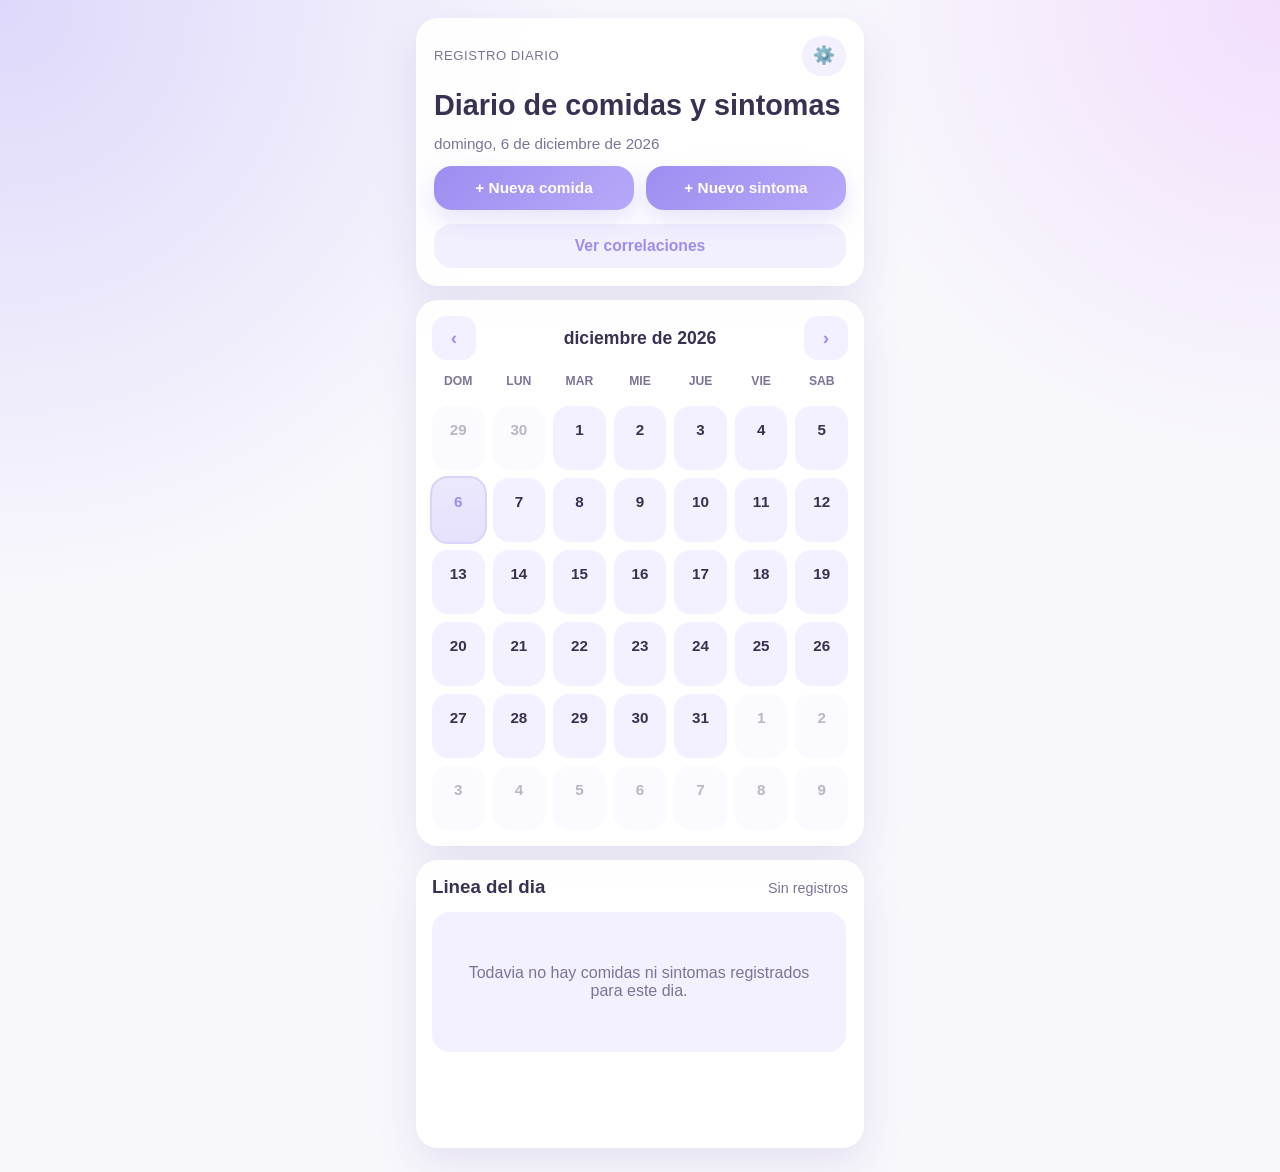
==== index.html @ 1f5be571 "primera versión completa" ====
<!DOCTYPE html>
<html lang="es">
<head>
  <meta charset="UTF-8">
  <meta name="viewport" content="width=device-width, initial-scale=1.0, viewport-fit=cover">
  <meta name="theme-color" content="#9d8df1">
  <meta name="apple-mobile-web-app-capable" content="yes">
  <meta name="apple-mobile-web-app-status-bar-style" content="default">
  <meta name="apple-mobile-web-app-title" content="Food Tracker">
  <title>Registro de comidas</title>
  <link rel="manifest" href="manifest.webmanifest">
  <link rel="apple-touch-icon" href="assets/icons/icon-180.png">
  <link rel="stylesheet" href="styles.css">
</head>
<body class="page-home">
  <main class="app-shell">
    <section class="top-card">
      <div class="top-card-meta">
        <p class="eyebrow">Registro diario</p>
        <a class="settings-link" href="settings.html" aria-label="Abrir configuracion">&#9881;&#65039;</a>
      </div>
      <h1>Diario de comidas y sintomas</h1>
      <p class="selected-date" id="selectedDateLabel"></p>
      <div class="action-row">
        <a class="action-link" id="newFoodLink" href="add-item.html">+ Nueva comida</a>
        <a class="action-link" id="newSymptomLink" href="add-symptom.html">+ Nuevo sintoma</a>
      </div>
      <a class="ghost-button insight-link" href="correlations.html">Ver correlaciones</a>
    </section>

    <section class="calendar-card">
      <div class="calendar-header">
        <button class="month-button" type="button" id="prevMonthBtn" aria-label="Mes anterior">&#8249;</button>
        <h2 id="monthLabel"></h2>
        <button class="month-button" type="button" id="nextMonthBtn" aria-label="Mes siguiente">&#8250;</button>
      </div>
      <div class="weekday-row" aria-hidden="true">
        <span class="weekday">Dom</span>
        <span class="weekday">Lun</span>
        <span class="weekday">Mar</span>
        <span class="weekday">Mie</span>
        <span class="weekday">Jue</span>
        <span class="weekday">Vie</span>
        <span class="weekday">Sab</span>
      </div>
      <div class="calendar-grid" id="calendarGrid"></div>
    </section>

    <section class="timeline-card">
      <div class="timeline-header">
        <h3>Linea del dia</h3>
        <p id="timelineCount"></p>
      </div>
      <div class="timeline-list" id="timelineList"></div>
    </section>
  </main>

  <script src="js/shared.js"></script>
  <script src="js/pwa.js"></script>
  <script src="js/index.js"></script>
</body>
</html>
---- styles.css ----
:root {
  --bg: #f8f7fc;
  --panel: rgba(255, 255, 255, 0.94);
  --panel-strong: #ffffff;
  --panel-soft: #f3f0ff;
  --primary: #9d8df1;
  --secondary: #b8a9f9;
  --food: #a384ff;
  --symptom: #e2a0ff;
  --text: #3a3052;
  --muted: #7d7397;
  --shadow: 0 16px 40px rgba(118, 101, 180, 0.14);
  --radius-lg: 22px;
  --radius-md: 18px;
}

* {
  box-sizing: border-box;
  -webkit-tap-highlight-color: transparent;
}

html {
  scroll-behavior: smooth;
}

body {
  margin: 0;
  min-height: 100vh;
  font-family: "Trebuchet MS", "Segoe UI", sans-serif;
  color: var(--text);
}

body.page-home {
  background:
    radial-gradient(circle at top left, rgba(184, 169, 249, 0.4), transparent 34%),
    radial-gradient(circle at top right, rgba(226, 160, 255, 0.28), transparent 26%),
    var(--bg);
}

body.page-food {
  background:
    radial-gradient(circle at top left, rgba(184, 169, 249, 0.42), transparent 34%),
    radial-gradient(circle at bottom right, rgba(163, 132, 255, 0.24), transparent 30%),
    var(--bg);
}

body.page-symptom {
  background:
    radial-gradient(circle at top right, rgba(226, 160, 255, 0.36), transparent 34%),
    radial-gradient(circle at bottom left, rgba(184, 169, 249, 0.28), transparent 30%),
    var(--bg);
}

body.page-insights {
  background:
    radial-gradient(circle at top left, rgba(157, 141, 241, 0.34), transparent 34%),
    radial-gradient(circle at bottom right, rgba(99, 195, 178, 0.2), transparent 32%),
    var(--bg);
}

h1,
p {
  margin: 0;
}

.app-shell {
  max-width: 480px;
  min-height: 100vh;
  margin: 0 auto;
  padding: 18px 16px 24px;
  display: flex;
  flex-direction: column;
  gap: 14px;
}

.card-surface {
  background: var(--panel);
  border-radius: var(--radius-lg);
  box-shadow: var(--shadow);
  backdrop-filter: blur(10px);
}

.top-card,
.calendar-card,
.timeline-card,
.header-card,
.form-card {
  background: var(--panel);
  border-radius: var(--radius-lg);
  box-shadow: var(--shadow);
  backdrop-filter: blur(10px);
}

body.page-home .top-card,
body.page-home .calendar-card,
body.page-home .timeline-card {
  background: rgba(255, 255, 255, 0.92);
}

.top-card,
.header-card {
  padding: 18px;
  display: flex;
  flex-direction: column;
}

.top-card {
  gap: 14px;
}

.top-card-meta {
  display: flex;
  align-items: center;
  justify-content: space-between;
  gap: 12px;
}

.header-card {
  gap: 10px;
}

.eyebrow {
  font-size: 0.82rem;
  color: var(--muted);
  letter-spacing: 0.04em;
  text-transform: uppercase;
}

h1 {
  font-size: 1.8rem;
  line-height: 1.1;
}

.selected-date,
.subcopy {
  color: var(--muted);
  font-size: 0.95rem;
}

.action-row {
  display: grid;
  grid-template-columns: 1fr 1fr;
  gap: 12px;
}

.action-link,
.month-button,
.day-button,
.back-link,
.ghost-button,
.save-button,
.meal-option label,
.suggestion-pill,
.text-input {
  min-height: 44px;
}

.settings-link,
.action-link,

.danger-button {
  background: rgba(211, 83, 111, 0.14);
  color: #b63a57;
}
.back-link {
  text-decoration: none;
}

.insight-link {
  display: inline-flex;
  align-items: center;
  justify-content: center;
}

.settings-link,
.action-link,
.month-button,
.day-button,
.ghost-button,
.save-button,
.meal-option label,
.suggestion-pill {
  border: 0;
  cursor: pointer;
  text-decoration: none;
}

.action-link {
  padding: 13px 14px;
  border-radius: 18px;
  background: linear-gradient(135deg, var(--primary), var(--secondary));
  color: #fff;
  font-weight: 700;
  font-size: 0.96rem;
  text-align: center;
  box-shadow: 0 10px 24px rgba(157, 141, 241, 0.25);
}

.settings-link {
  display: inline-flex;
  align-items: center;
  justify-content: center;
  width: 44px;
  padding: 11px;
  border-radius: 999px;
  background: var(--panel-soft);
  color: var(--primary);
  font-size: 1.1rem;
  line-height: 1;
  font-weight: 700;
}

.calendar-card,
.form-card,
.timeline-card {
  display: flex;
  flex-direction: column;
}

.calendar-card {
  padding: 16px;
  gap: 14px;
}

.calendar-header {
  display: flex;
  align-items: center;
  justify-content: space-between;
  gap: 10px;
}

.calendar-header h2 {
  margin: 0;
  font-size: 1.1rem;
}

.month-button {
  width: 44px;
  border-radius: 14px;
  background: var(--panel-soft);
  color: var(--primary);
  font-size: 1.2rem;
  font-weight: 700;
}

.weekday-row,
.calendar-grid {
  display: grid;
  grid-template-columns: repeat(7, 1fr);
  gap: 8px;
}

.weekday {
  text-align: center;
  font-size: 0.76rem;
  color: var(--muted);
  font-weight: 700;
  padding-bottom: 4px;
  text-transform: uppercase;
}

.day-button {
  position: relative;
  padding: 8px 0 10px;
  border-radius: 16px;
  background: var(--panel-soft);
  color: var(--text);
  display: flex;
  flex-direction: column;
  align-items: center;
  justify-content: center;
  gap: 6px;
  min-height: 64px;
  font-size: 0.95rem;
  font-weight: 700;
}

.day-button.outside-month {
  opacity: 0.35;
}

.day-button.selected {
  background: linear-gradient(180deg, rgba(157, 141, 241, 0.2), rgba(184, 169, 249, 0.35));
  outline: 2px solid rgba(157, 141, 241, 0.38);
}

.day-button.today .day-number {
  color: var(--primary);
}

.day-markers {
  min-height: 10px;
  display: flex;
  align-items: center;
  gap: 4px;
}

.marker {
  width: 8px;
  height: 8px;
  border-radius: 50%;
}

.marker.food {
  background: var(--food);
}

.marker.symptom {
  background: var(--symptom);
}

.timeline-card {
  padding: 16px;
  gap: 14px;
  flex: 1;
  min-height: 0;
}

.timeline-header {
  display: flex;
  align-items: baseline;
  justify-content: space-between;
  gap: 12px;
}

.timeline-header h3,
.timeline-header p {
  margin: 0;
}

.timeline-header p {
  color: var(--muted);
  font-size: 0.9rem;
}

.timeline-list {
  overflow-y: auto;
  flex: 1;
  min-height: 220px;
  padding-right: 2px;
  display: flex;
  flex-direction: column;
  gap: 12px;
  scroll-behavior: smooth;
}

.timeline-entry,
.timeline-empty {
  border-radius: var(--radius-md);
  background: var(--panel-soft);
  padding: 14px;
}

.timeline-entry {
  display: flex;
  flex-direction: column;
  gap: 8px;
}

.timeline-entry.food {
  border-left: 5px solid var(--food);
}

.timeline-entry.symptom {
  border-left: 5px solid var(--symptom);
}

.timeline-topline {
  display: flex;
  justify-content: space-between;
  gap: 12px;
  align-items: center;
}

.entry-type,
.entry-meal {
  font-size: 0.82rem;
  font-weight: 700;
  letter-spacing: 0.02em;
}

.entry-type {
  padding: 6px 10px;
  border-radius: 999px;
  background: rgba(255, 255, 255, 0.9);
}

.entry-meal {
  color: var(--muted);
  text-transform: uppercase;
}

.entry-items {
  margin: 0;
  padding-left: 18px;
  display: flex;
  flex-direction: column;
  gap: 4px;
}

.timeline-empty {
  text-align: center;
  color: var(--muted);
  min-height: 140px;
  display: grid;
  place-items: center;
  padding: 24px;
}

.back-link {
  display: inline-flex;
  width: fit-content;
  align-items: center;
  justify-content: center;
  padding: 11px 16px;
  border-radius: 999px;
  background: var(--panel-soft);
  color: var(--primary);
  font-weight: 700;
}

.form-card {
  padding: 18px;
  gap: 18px;
}

.section-title {
  margin-bottom: 10px;
  font-size: 0.95rem;
  color: var(--muted);
  font-weight: 700;
  text-transform: uppercase;
  letter-spacing: 0.04em;
}

.meal-group {
  display: grid;
  grid-template-columns: repeat(5, 1fr);
  gap: 8px;
}

.meal-option input {
  position: absolute;
  opacity: 0;
  pointer-events: none;
}

.meal-option label {
  display: flex;
  align-items: center;
  justify-content: center;
  border-radius: 16px;
  background: var(--panel-soft);
  color: var(--muted);
  font-weight: 800;
  text-transform: uppercase;
  box-shadow: inset 0 0 0 1px rgba(157, 141, 241, 0.08);
}

body.page-food .meal-option input:checked + label {
  background: linear-gradient(135deg, var(--food), var(--secondary));
  color: #fff;
  box-shadow: 0 10px 24px rgba(163, 132, 255, 0.28);
}

body.page-symptom .meal-option input:checked + label {
  background: linear-gradient(135deg, var(--symptom), var(--secondary));
  color: #fff;
  box-shadow: 0 10px 24px rgba(226, 160, 255, 0.28);
}

.inputs-stack {
  display: flex;
  flex-direction: column;
  gap: 14px;
}

.input-block {
  position: relative;
  display: flex;
  flex-direction: column;
  gap: 8px;
}

.text-input {
  width: 100%;
  border: 0;
  border-radius: var(--radius-md);
  background: var(--panel-soft);
  padding: 0 14px;
  font-size: 1rem;
  color: var(--text);
  box-shadow: inset 0 0 0 1px rgba(157, 141, 241, 0.12);
}

body.page-food .text-input:focus {
  outline: 2px solid rgba(157, 141, 241, 0.35);
}

body.page-symptom .text-input:focus {
  outline: 2px solid rgba(226, 160, 255, 0.35);
}

.suggestions {
  display: none;
  flex-wrap: wrap;
  gap: 8px;
  padding: 2px;
}

.suggestions.visible {
  display: flex;
}

body.page-food .suggestion-pill {
  border-radius: 999px;
  padding: 10px 14px;
  background: rgba(163, 132, 255, 0.14);
  color: var(--food);
  font-weight: 700;
}

body.page-symptom .suggestion-pill {
  border-radius: 999px;
  padding: 10px 14px;
  background: rgba(226, 160, 255, 0.18);
  color: #8d55c2;
  font-weight: 700;
}

.button-row {
  display: flex;
  flex-direction: column;
  gap: 10px;
}

.settings-stats {
  display: flex;
  flex-direction: column;
  gap: 12px;
}

.settings-tools {
  display: flex;
  flex-direction: column;
  gap: 12px;
  margin-top: 8px;
}

.settings-stats-header {
  display: flex;
  align-items: baseline;
  justify-content: space-between;
  gap: 12px;
}

.settings-stats-header .section-title {
  margin-bottom: 0;
}

.settings-storage-note {
  font-size: 0.84rem;
  color: var(--muted);
  text-align: right;
}

.settings-helper,
.settings-feedback {
  font-size: 0.84rem;
  color: var(--muted);
}

.settings-feedback {
  min-height: 1.2em;
}

.settings-feedback.is-error {
  color: #b63a57;
}

.settings-stats-grid {
  display: grid;
  grid-template-columns: repeat(2, minmax(0, 1fr));
  gap: 10px;
}

.settings-stat-card {
  border-radius: var(--radius-md);
  background: var(--panel-soft);
  padding: 14px;
}

.settings-stat-card strong {
  display: block;
  font-size: 1.25rem;
}

.settings-stat-card span {
  display: block;
  margin-top: 4px;
  color: var(--muted);
  font-size: 0.85rem;
}

.ghost-button,
.save-button {
  width: 100%;
  border-radius: 18px;
  font-size: 0.98rem;
  font-weight: 800;
  padding: 13px 16px;
}

body.page-home .ghost-button {
  background: rgba(184, 169, 249, 0.18);
  color: var(--primary);
}

body.page-insights .ghost-button {
  background: rgba(157, 141, 241, 0.14);
  color: var(--primary);
}

body.page-food .ghost-button {
  background: rgba(184, 169, 249, 0.18);
  color: var(--primary);
}

body.page-symptom .ghost-button {
  background: rgba(226, 160, 255, 0.16);
  color: #8d55c2;
}

body.page-home .ghost-button.danger-button,
.danger-button {
  background: rgba(211, 83, 111, 0.14);
  color: #b63a57;
}

.ghost-button[disabled] {
  opacity: 0.55;
}

.settings-credit {
  margin: 0;
  font-size: 0.92rem;
  color: var(--muted);
  text-align: center;
}

.settings-credit a {
  color: var(--primary);
  font-weight: 700;
  text-decoration: none;
}

.settings-version {
  margin: -8px 0 0;
  font-size: 0.84rem;
  color: var(--muted);
  text-align: center;
}

@media (max-width: 360px) {
  .settings-stats-grid {
    grid-template-columns: 1fr;
  }

  .settings-stats-header {
    flex-direction: column;
    align-items: flex-start;
  }

  .settings-storage-note {
    text-align: left;
  }
}

body.page-food .save-button {
  background: linear-gradient(135deg, var(--primary), var(--food));
  color: #fff;
  box-shadow: 0 12px 26px rgba(157, 141, 241, 0.24);
}

body.page-symptom .save-button {
  background: linear-gradient(135deg, var(--primary), var(--symptom));
  color: #fff;
  box-shadow: 0 12px 26px rgba(184, 120, 224, 0.24);
}

.hint {
  font-size: 0.85rem;
  color: var(--muted);
}

.summary-grid,
.filter-grid,
.metric-grid {
  display: grid;
  gap: 12px;
}

.summary-grid,
.metric-grid {
  grid-template-columns: repeat(3, minmax(0, 1fr));
}

.filter-grid {
  grid-template-columns: repeat(3, minmax(0, 1fr));
}

.summary-pill,
.metric-card {
  border-radius: var(--radius-md);
  background: var(--panel-soft);
  padding: 14px;
}

.summary-pill strong,
.metric-card strong {
  display: block;
  font-size: 1.1rem;
}

.summary-pill span,
.metric-card span,
.field-label,
.matrix-help,
.detail-copy,
.example-list,
.empty-panel {
  color: var(--muted);
}

.field-stack {
  display: flex;
  flex-direction: column;
  gap: 8px;
}

.field-label {
  font-size: 0.82rem;
  font-weight: 700;
  letter-spacing: 0.03em;
  text-transform: uppercase;
}

select.text-input {
  appearance: none;
}

.matrix-section,
.detail-section {
  display: flex;
  flex-direction: column;
  gap: 14px;
}

.matrix-wrap {
  overflow: auto;
  border-radius: var(--radius-md);
  background: var(--panel-soft);
}

.correlation-matrix {
  width: 100%;
  min-width: 580px;
  border-collapse: separate;
  border-spacing: 0;
}

.correlation-matrix th,
.correlation-matrix td {
  min-width: 108px;
  padding: 0;
  border-bottom: 1px solid rgba(157, 141, 241, 0.12);
  border-right: 1px solid rgba(157, 141, 241, 0.12);
}

.correlation-matrix th {
  position: sticky;
  top: 0;
  z-index: 2;
  background: rgba(255, 255, 255, 0.96);
}

.correlation-matrix th:first-child {
  left: 0;
  z-index: 3;
}

.row-label {
  position: sticky;
  left: 0;
  z-index: 1;
  min-width: 144px;
  background: rgba(255, 255, 255, 0.96);
  padding: 14px 12px;
  font-size: 0.92rem;
  text-align: left;
}

.cell-button {
  width: 100%;
  min-height: 76px;
  border: 0;
  padding: 12px 10px;
  background: rgba(157, 141, 241, var(--heat, 0.06));
  color: var(--text);
  display: flex;
  flex-direction: column;
  align-items: center;
  justify-content: center;
  gap: 4px;
  font: inherit;
  cursor: pointer;
}

.cell-button.is-empty {
  cursor: default;
  background: rgba(157, 141, 241, 0.04);
}

.cell-button.is-selected {
  outline: 2px solid rgba(99, 195, 178, 0.7);
  outline-offset: -2px;
}

.cell-rate {
  font-size: 1rem;
  font-weight: 800;
}

.cell-meta {
  font-size: 0.75rem;
  color: var(--muted);
}

.detail-heading {
  display: flex;
  align-items: baseline;
  justify-content: space-between;
  gap: 12px;
}

.detail-heading h3,
.detail-heading p,
.example-list {
  margin: 0;
}

.example-list {
  padding-left: 18px;
  display: flex;
  flex-direction: column;
  gap: 6px;
}

.empty-panel {
  min-height: 120px;
  display: grid;
  place-items: center;
  text-align: center;
  padding: 18px;
  border-radius: var(--radius-md);
  background: var(--panel-soft);
}

@media (max-width: 360px) {
  .action-row {
    grid-template-columns: 1fr;
  }

  .day-button {
    min-height: 58px;
  }
}

@media (max-width: 460px) {
  .summary-grid,
  .filter-grid,
  .metric-grid {
    grid-template-columns: 1fr;
  }

  .row-label {
    min-width: 120px;
  }
}
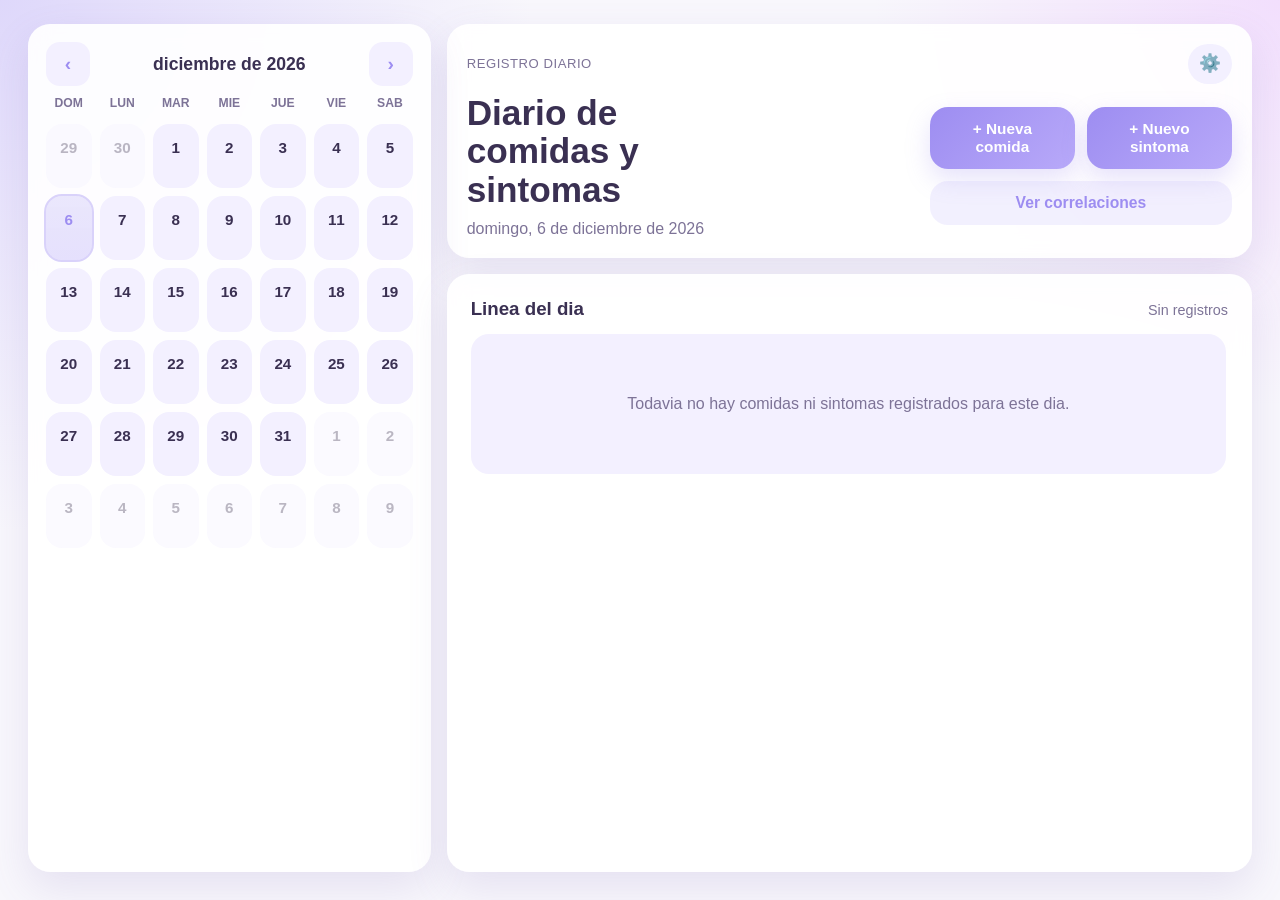
==== commit 8b47d10b: "cambios en layout para desktop" ====
--- a/index.html
+++ b/index.html
@@ -13,7 +13,7 @@
   <link rel="stylesheet" href="styles.css">
 </head>
 <body class="page-home">
-  <main class="app-shell">
+  <main class="app-shell dashboard-shell">
     <section class="top-card">
       <div class="top-card-meta">
         <p class="eyebrow">Registro diario</p>
@@ -21,11 +21,13 @@
       </div>
       <h1>Diario de comidas y sintomas</h1>
       <p class="selected-date" id="selectedDateLabel"></p>
-      <div class="action-row">
-        <a class="action-link" id="newFoodLink" href="add-item.html">+ Nueva comida</a>
-        <a class="action-link" id="newSymptomLink" href="add-symptom.html">+ Nuevo sintoma</a>
+      <div class="hero-actions">
+        <div class="action-row">
+          <a class="action-link" id="newFoodLink" href="add-item.html">+ Nueva comida</a>
+          <a class="action-link" id="newSymptomLink" href="add-symptom.html">+ Nuevo sintoma</a>
+        </div>
+        <a class="ghost-button insight-link" href="correlations.html">Ver correlaciones</a>
       </div>
-      <a class="ghost-button insight-link" href="correlations.html">Ver correlaciones</a>
     </section>
 
     <section class="calendar-card">
--- a/styles.css
+++ b/styles.css
@@ -143,6 +143,12 @@
   gap: 12px;
 }
 
+.hero-actions {
+  display: flex;
+  flex-direction: column;
+  gap: 12px;
+}
+
 .action-link,
 .month-button,
 .day-button,
@@ -355,6 +361,8 @@
   display: flex;
   flex-direction: column;
   gap: 8px;
+  color: inherit;
+  text-decoration: none;
 }
 
 .timeline-entry.food {
@@ -370,6 +378,11 @@
   justify-content: space-between;
   gap: 12px;
   align-items: center;
+}
+
+.timeline-entry:focus-visible {
+  outline: 2px solid rgba(157, 141, 241, 0.38);
+  outline-offset: 2px;
 }
 
 .entry-type,
@@ -887,3 +900,219 @@
     min-width: 120px;
   }
 }
+
+@media (min-width: 1024px) {
+  body {
+    overflow-x: hidden;
+  }
+
+  .app-shell {
+    max-width: 1360px;
+    padding: 24px 28px 28px;
+    gap: 16px;
+  }
+
+  .dashboard-shell {
+    display: grid;
+    grid-template-columns: minmax(300px, 1fr) minmax(640px, 2fr);
+    grid-template-areas:
+      "calendar hero"
+      "calendar timeline";
+    grid-template-rows: auto minmax(0, 1fr);
+    align-items: stretch;
+    height: calc(100vh - 52px);
+  }
+
+  .dashboard-shell .top-card {
+    grid-area: hero;
+    padding: 20px;
+    gap: 10px;
+    display: grid;
+    grid-template-columns: minmax(0, 1.2fr) minmax(280px, 0.8fr);
+    grid-template-areas:
+      "meta meta"
+      "title actions"
+      "date actions";
+    align-items: start;
+  }
+
+  .dashboard-shell .top-card-meta {
+    grid-area: meta;
+  }
+
+  .dashboard-shell .top-card h1 {
+    grid-area: title;
+    margin: 0;
+    align-self: end;
+  }
+
+  .dashboard-shell .selected-date {
+    grid-area: date;
+    align-self: start;
+  }
+
+  .dashboard-shell .hero-actions {
+    grid-area: actions;
+    align-self: stretch;
+    justify-content: center;
+  }
+
+  .dashboard-shell .calendar-card {
+    grid-area: calendar;
+    padding: 18px;
+    gap: 10px;
+    height: 100%;
+  }
+
+  .dashboard-shell .timeline-card {
+    grid-area: timeline;
+    padding: 24px;
+    min-height: 0;
+    height: 100%;
+  }
+
+  .dashboard-shell h1 {
+    font-size: 2.2rem;
+    max-width: 10ch;
+  }
+
+  .dashboard-shell .selected-date {
+    font-size: 1rem;
+  }
+
+  .dashboard-shell .action-row {
+    grid-template-columns: 1fr 1fr;
+  }
+
+  .dashboard-shell .insight-link {
+    margin-top: 0;
+  }
+
+  .dashboard-shell .day-button {
+    min-height: 64px;
+    padding: 8px 0 10px;
+  }
+
+  .dashboard-shell .timeline-list {
+    min-height: 0;
+  }
+
+  .form-shell {
+    max-width: 1220px;
+    display: grid;
+    grid-template-columns: minmax(280px, 340px) minmax(0, 1fr);
+    align-items: start;
+  }
+
+  .form-shell .header-card {
+    position: sticky;
+    top: 32px;
+    padding: 24px;
+  }
+
+  .form-shell .form-card {
+    padding: 28px;
+    gap: 24px;
+  }
+
+  .form-shell .meal-group {
+    grid-template-columns: repeat(5, minmax(92px, 1fr));
+    gap: 10px;
+  }
+
+  .form-shell .inputs-stack {
+    gap: 16px;
+  }
+
+  .form-shell .button-row {
+    flex-direction: row;
+    flex-wrap: wrap;
+  }
+
+  .form-shell .button-row > * {
+    flex: 1 1 220px;
+  }
+
+  .insights-shell {
+    max-width: 1380px;
+    display: grid;
+    grid-template-columns: minmax(280px, 340px) minmax(0, 1fr);
+    grid-template-areas:
+      "header matrix"
+      "filters matrix"
+      "filters detail";
+    align-items: start;
+  }
+
+  .insights-shell .header-card {
+    grid-area: header;
+    padding: 24px;
+  }
+
+  .insights-shell .form-card:not(.matrix-section):not(.detail-section) {
+    grid-area: filters;
+    padding: 24px;
+  }
+
+  .insights-shell .matrix-section {
+    grid-area: matrix;
+    padding: 24px;
+  }
+
+  .insights-shell .detail-section {
+    grid-area: detail;
+    padding: 24px;
+  }
+
+  .insights-shell .filter-grid {
+    grid-template-columns: 1fr;
+  }
+
+  .insights-shell .summary-grid {
+    grid-template-columns: repeat(3, minmax(0, 1fr));
+  }
+
+  .insights-shell .matrix-wrap {
+    max-height: 60vh;
+  }
+
+  .settings-shell {
+    max-width: 1260px;
+    display: grid;
+    grid-template-columns: minmax(280px, 340px) minmax(0, 1fr);
+    align-items: start;
+  }
+
+  .settings-shell .header-card {
+    position: sticky;
+    top: 32px;
+    padding: 24px;
+  }
+
+  .settings-shell .form-card {
+    padding: 28px;
+    gap: 24px;
+  }
+
+  .settings-shell .settings-stats-grid {
+    grid-template-columns: repeat(4, minmax(0, 1fr));
+  }
+
+  .settings-shell .settings-tools {
+    gap: 16px;
+  }
+
+  .settings-shell .button-row {
+    flex-direction: row;
+    flex-wrap: wrap;
+  }
+
+  .settings-shell .button-row > * {
+    flex: 1 1 220px;
+  }
+
+  .settings-shell .settings-credit,
+  .settings-shell .settings-version {
+    text-align: left;
+  }
+}
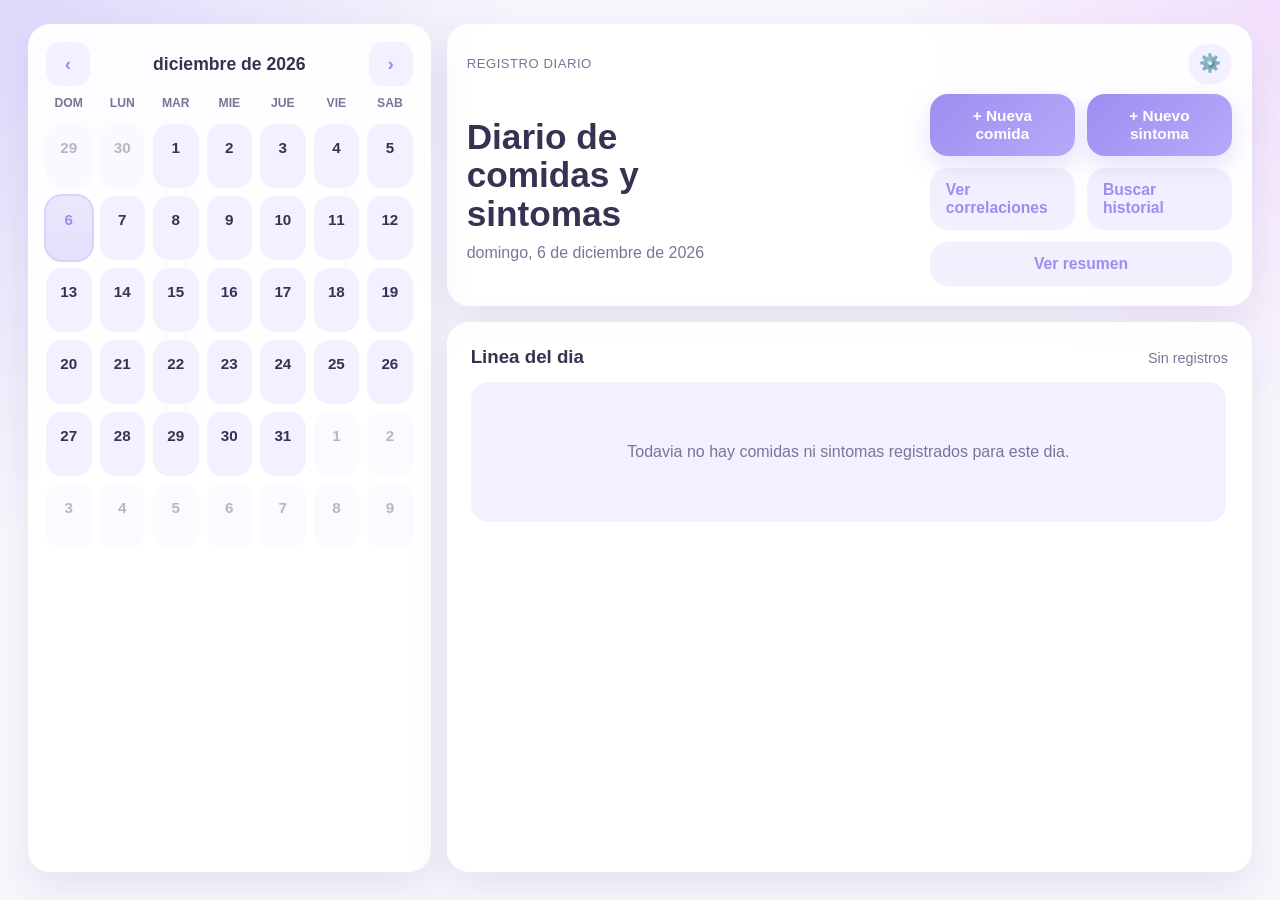
==== commit f038e6bb: "un monton de cosa nuevas!!!!" ====
--- a/index.html
+++ b/index.html
@@ -26,7 +26,11 @@
           <a class="action-link" id="newFoodLink" href="add-item.html">+ Nueva comida</a>
           <a class="action-link" id="newSymptomLink" href="add-symptom.html">+ Nuevo sintoma</a>
         </div>
-        <a class="ghost-button insight-link" href="correlations.html">Ver correlaciones</a>
+        <div class="action-row">
+          <a class="ghost-button insight-link" href="correlations.html">Ver correlaciones</a>
+          <a class="ghost-button insight-link" href="history.html">Buscar historial</a>
+        </div>
+        <a class="ghost-button insight-link" href="resumen.html">Ver resumen</a>
       </div>
     </section>
 
--- a/styles.css
+++ b/styles.css
@@ -58,6 +58,20 @@
     var(--bg);
 }
 
+body.page-summary {
+  background:
+    radial-gradient(circle at top left, rgba(157, 141, 241, 0.34), transparent 34%),
+    radial-gradient(circle at bottom right, rgba(99, 195, 178, 0.2), transparent 32%),
+    var(--bg);
+}
+
+body.page-history {
+  background:
+    radial-gradient(circle at top right, rgba(157, 141, 241, 0.28), transparent 32%),
+    radial-gradient(circle at bottom left, rgba(99, 195, 178, 0.18), transparent 28%),
+    var(--bg);
+}
+
 h1,
 p {
   margin: 0;
@@ -322,6 +336,12 @@
   min-height: 0;
 }
 
+.home-insights-panel {
+  display: grid;
+  grid-template-columns: repeat(auto-fit, minmax(210px, 1fr));
+  gap: 12px;
+}
+
 .timeline-header {
   display: flex;
   align-items: baseline;
@@ -409,6 +429,177 @@
   display: flex;
   flex-direction: column;
   gap: 4px;
+}
+
+.timeline-meta {
+  display: flex;
+  flex-direction: column;
+  gap: 8px;
+}
+
+.entry-severity {
+  width: fit-content;
+  padding: 6px 10px;
+  border-radius: 999px;
+  background: rgba(226, 160, 255, 0.18);
+  color: #8d55c2;
+  font-size: 0.78rem;
+  font-weight: 700;
+}
+
+.entry-note {
+  margin: 0;
+  color: var(--muted);
+  font-size: 0.9rem;
+  line-height: 1.45;
+}
+
+.sample-warning,
+.insight-note {
+  margin: 0;
+  color: var(--muted);
+  font-size: 0.84rem;
+}
+
+.sample-warning {
+  padding: 10px 12px;
+  border-radius: 14px;
+  background: rgba(255, 198, 107, 0.22);
+  color: #8f5a15;
+}
+
+.home-insight-block,
+.leader-card,
+.history-group {
+  border-radius: var(--radius-md);
+  background: var(--panel-soft);
+}
+
+.home-insight-block {
+  padding: 14px;
+  display: flex;
+  flex-direction: column;
+  gap: 12px;
+}
+
+.compact-title {
+  margin-bottom: 0;
+}
+
+.trigger-list,
+.history-results,
+.history-group-list {
+  display: flex;
+  flex-direction: column;
+  gap: 10px;
+}
+
+.trigger-card {
+  display: flex;
+  flex-direction: column;
+  gap: 6px;
+  padding: 12px;
+  border-radius: 16px;
+  background: rgba(255, 255, 255, 0.72);
+  color: inherit;
+  text-decoration: none;
+}
+
+.trigger-card strong {
+  font-size: 0.95rem;
+}
+
+.trigger-card span,
+.trend-label,
+.history-date,
+.leader-list {
+  color: var(--muted);
+}
+
+.trend-chart {
+  display: grid;
+  grid-template-columns: repeat(auto-fit, minmax(30px, 1fr));
+  gap: 8px;
+  align-items: end;
+  min-height: 110px;
+}
+
+.trend-column {
+  display: flex;
+  flex-direction: column;
+  align-items: center;
+  gap: 8px;
+}
+
+.trend-bars {
+  min-height: 76px;
+  width: 100%;
+  display: flex;
+  align-items: end;
+  justify-content: center;
+  gap: 4px;
+}
+
+.trend-bar {
+  width: 11px;
+  border-radius: 999px 999px 4px 4px;
+  display: inline-block;
+}
+
+.trend-bar.food {
+  background: var(--food);
+}
+
+.trend-bar.symptom {
+  background: var(--symptom);
+}
+
+.trend-label {
+  font-size: 0.72rem;
+  font-weight: 700;
+}
+
+.leader-grid {
+  display: grid;
+  grid-template-columns: repeat(2, minmax(0, 1fr));
+  gap: 10px;
+}
+
+.leader-card {
+  padding: 12px;
+}
+
+.leader-card strong {
+  display: block;
+  margin-bottom: 10px;
+}
+
+.leader-list {
+  margin: 0;
+  padding-left: 18px;
+  display: flex;
+  flex-direction: column;
+  gap: 6px;
+}
+
+.compact-empty {
+  min-height: 96px;
+}
+
+.history-results {
+  min-height: 280px;
+}
+
+.history-group {
+  padding: 14px;
+}
+
+.history-date {
+  margin: 0 0 12px;
+  font-size: 0.82rem;
+  font-weight: 700;
+  text-transform: uppercase;
+  letter-spacing: 0.04em;
 }
 
 .timeline-empty {
@@ -506,6 +697,13 @@
   box-shadow: inset 0 0 0 1px rgba(157, 141, 241, 0.12);
 }
 
+.text-area {
+  min-height: 108px;
+  padding: 14px;
+  resize: vertical;
+  font: inherit;
+}
+
 body.page-food .text-input:focus {
   outline: 2px solid rgba(157, 141, 241, 0.35);
 }
@@ -893,6 +1091,10 @@
   .summary-grid,
   .filter-grid,
   .metric-grid {
+    grid-template-columns: 1fr;
+  }
+
+  .leader-grid {
     grid-template-columns: 1fr;
   }
 
@@ -1115,4 +1317,44 @@
   .settings-shell .settings-version {
     text-align: left;
   }
-}
+
+  .summary-shell {
+    max-width: 1260px;
+    display: grid;
+    grid-template-columns: minmax(280px, 340px) minmax(0, 1fr);
+    align-items: start;
+  }
+
+  .summary-shell .header-card {
+    position: sticky;
+    top: 32px;
+    padding: 24px;
+  }
+
+  .summary-shell .form-card {
+    padding: 28px;
+    gap: 24px;
+  }
+
+  .history-shell {
+    max-width: 1260px;
+    display: grid;
+    grid-template-columns: minmax(280px, 340px) minmax(0, 1fr);
+    align-items: start;
+  }
+
+  .history-shell .header-card {
+    position: sticky;
+    top: 32px;
+    padding: 24px;
+  }
+
+  .history-shell .form-card {
+    padding: 28px;
+    gap: 24px;
+  }
+
+  .history-shell .history-filter-grid {
+    grid-template-columns: repeat(3, minmax(0, 1fr));
+  }
+}
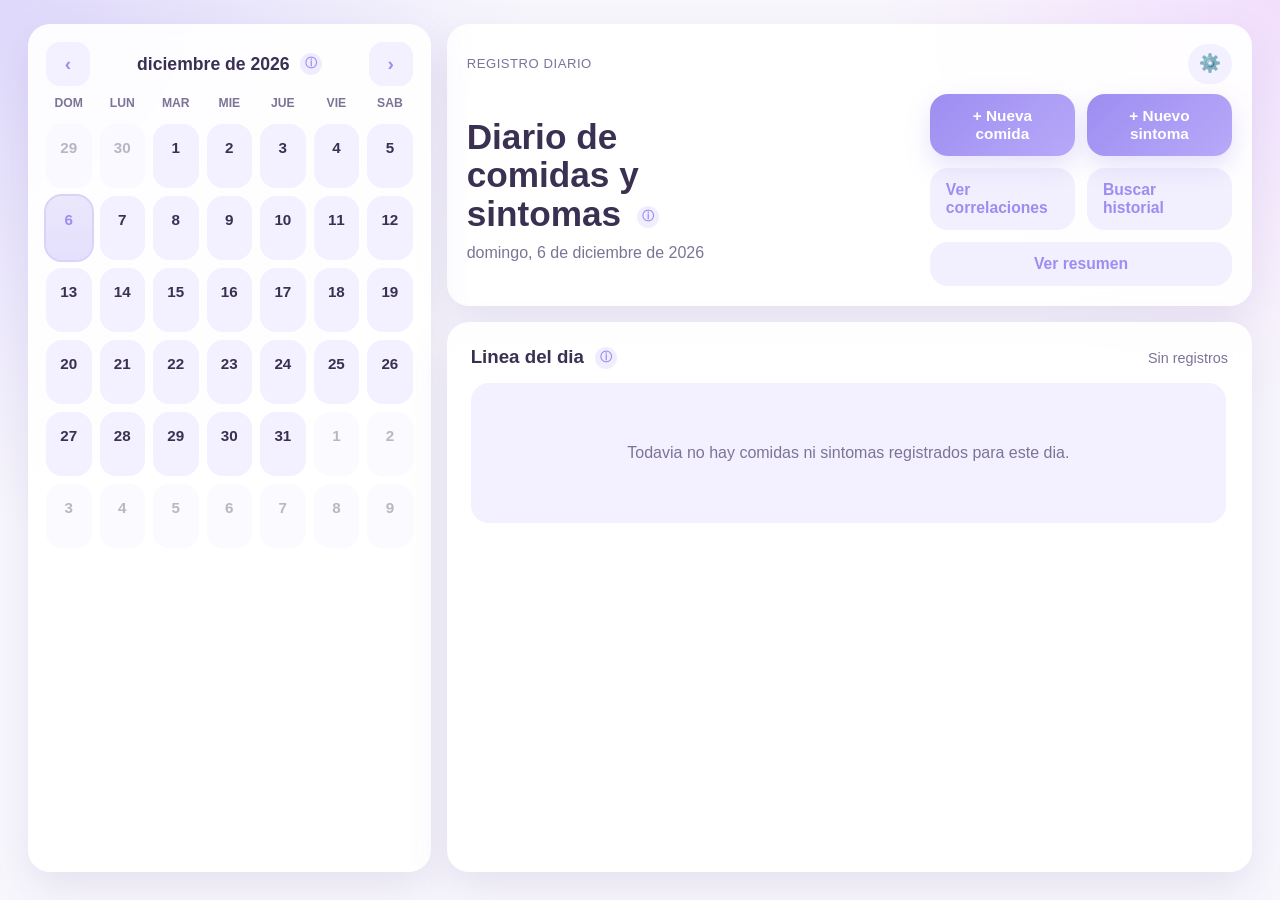
==== commit 71b559ef: "cambios y docu" ====
--- a/index.html
+++ b/index.html
@@ -19,7 +19,7 @@
         <p class="eyebrow">Registro diario</p>
         <a class="settings-link" href="settings.html" aria-label="Abrir configuracion">&#9881;&#65039;</a>
       </div>
-      <h1>Diario de comidas y sintomas</h1>
+      <h1>Diario de comidas y sintomas <button class="info-btn" type="button" aria-label="Información" data-info-title="Diario de comidas" data-info-body="Registrá lo que comés y los síntomas que sentís cada día. Seleccioná una fecha en el calendario para ver o agregar entradas a ese día.">ⓘ</button></h1>
       <p class="selected-date" id="selectedDateLabel"></p>
       <div class="hero-actions">
         <div class="action-row">
@@ -37,7 +37,10 @@
     <section class="calendar-card">
       <div class="calendar-header">
         <button class="month-button" type="button" id="prevMonthBtn" aria-label="Mes anterior">&#8249;</button>
-        <h2 id="monthLabel"></h2>
+        <div class="calendar-header-title">
+          <h2 id="monthLabel"></h2>
+          <button class="info-btn" type="button" aria-label="Información" data-info-title="Calendario mensual" data-info-body="Tocá cualquier día para ver sus entradas en la línea del tiempo. Los puntos de colores indican días con comidas (morado) o síntomas (rosa) registrados.">ⓘ</button>
+        </div>
         <button class="month-button" type="button" id="nextMonthBtn" aria-label="Mes siguiente">&#8250;</button>
       </div>
       <div class="weekday-row" aria-hidden="true">
@@ -54,7 +57,7 @@
 
     <section class="timeline-card">
       <div class="timeline-header">
-        <h3>Linea del dia</h3>
+        <h3>Linea del dia <button class="info-btn" type="button" aria-label="Información" data-info-title="Línea del día" data-info-body="Lista de comidas y síntomas registrados para el día seleccionado, en orden cronológico. Tocá una entrada para editarla o eliminarla.">ⓘ</button></h3>
         <p id="timelineCount"></p>
       </div>
       <div class="timeline-list" id="timelineList"></div>
--- a/styles.css
+++ b/styles.css
@@ -872,6 +872,74 @@
   text-align: center;
 }
 
+.reminder-toggle {
+  display: flex;
+  align-items: center;
+  justify-content: space-between;
+  padding: 10px 0;
+  cursor: pointer;
+  user-select: none;
+  gap: 12px;
+}
+
+.reminder-toggle input[type="checkbox"] {
+  appearance: none;
+  -webkit-appearance: none;
+  flex-shrink: 0;
+  width: 46px;
+  height: 26px;
+  border-radius: 13px;
+  background: rgba(125, 115, 151, 0.3);
+  cursor: pointer;
+  position: relative;
+  transition: background 0.22s;
+  margin: 0;
+}
+
+.reminder-toggle input[type="checkbox"]::after {
+  content: "";
+  position: absolute;
+  top: 3px;
+  left: 3px;
+  width: 20px;
+  height: 20px;
+  border-radius: 50%;
+  background: #fff;
+  box-shadow: 0 1px 4px rgba(0, 0, 0, 0.18);
+  transition: transform 0.22s;
+}
+
+.reminder-toggle input[type="checkbox"]:checked {
+  background: var(--primary);
+}
+
+.reminder-toggle input[type="checkbox"]:checked::after {
+  transform: translateX(20px);
+}
+
+.reminder-time-row {
+  display: flex;
+  align-items: center;
+  justify-content: space-between;
+  padding: 4px 0 8px;
+  gap: 12px;
+}
+
+.reminder-time-label {
+  font-size: 0.95rem;
+  color: var(--text);
+}
+
+.reminder-time-input {
+  padding: 8px 12px;
+  border-radius: var(--radius-md);
+  border: 1.5px solid rgba(157, 141, 241, 0.3);
+  background: var(--panel-soft);
+  color: var(--text);
+  font-size: 0.95rem;
+  font-family: inherit;
+}
+
 @media (max-width: 360px) {
   .settings-stats-grid {
     grid-template-columns: 1fr;
@@ -1075,6 +1143,45 @@
   padding: 18px;
   border-radius: var(--radius-md);
   background: var(--panel-soft);
+}
+
+.safe-tags {
+  display: flex;
+  flex-wrap: wrap;
+  gap: 8px;
+}
+
+.safe-tag {
+  display: inline-flex;
+  align-items: center;
+  padding: 6px 12px;
+  border-radius: 99px;
+  background: rgba(99, 195, 178, 0.15);
+  color: var(--text);
+  font-size: 0.88rem;
+  font-weight: 600;
+}
+
+.cooccur-table {
+  width: 100%;
+  border-collapse: separate;
+  border-spacing: 0;
+  font-size: 0.9rem;
+}
+
+.cooccur-table th,
+.cooccur-table td {
+  padding: 10px 12px;
+  text-align: left;
+  border-bottom: 1px solid rgba(157, 141, 241, 0.12);
+}
+
+.cooccur-table th {
+  font-size: 0.78rem;
+  font-weight: 700;
+  text-transform: uppercase;
+  letter-spacing: 0.04em;
+  color: var(--muted);
 }
 
 @media (max-width: 360px) {
@@ -1358,3 +1465,123 @@
     grid-template-columns: repeat(3, minmax(0, 1fr));
   }
 }
+
+/* ── Info buttons & modal ─────────────────────────── */
+.info-btn {
+  display: inline-flex;
+  align-items: center;
+  justify-content: center;
+  width: 22px;
+  height: 22px;
+  min-height: 0;
+  border-radius: 50%;
+  border: 0;
+  background: rgba(157, 141, 241, 0.15);
+  color: var(--primary);
+  font-size: 0.72rem;
+  font-weight: 800;
+  cursor: pointer;
+  vertical-align: middle;
+  margin-left: 6px;
+  flex-shrink: 0;
+  line-height: 1;
+  padding: 0;
+}
+
+.calendar-header-title {
+  display: flex;
+  align-items: center;
+  gap: 4px;
+}
+
+.info-modal-overlay {
+  position: fixed;
+  inset: 0;
+  z-index: 1000;
+  background: rgba(58, 48, 82, 0.45);
+  display: flex;
+  align-items: flex-end;
+  justify-content: center;
+  padding: 16px;
+  backdrop-filter: blur(4px);
+  animation: infoOverlayIn 0.18s ease;
+}
+
+.info-modal-overlay.is-closing {
+  animation: infoOverlayOut 0.16s ease forwards;
+}
+
+@keyframes infoOverlayIn {
+  from { opacity: 0; }
+  to { opacity: 1; }
+}
+
+@keyframes infoOverlayOut {
+  from { opacity: 1; }
+  to { opacity: 0; }
+}
+
+.info-modal {
+  width: 100%;
+  max-width: 440px;
+  background: var(--panel-strong);
+  border-radius: var(--radius-lg);
+  box-shadow: 0 24px 60px rgba(58, 48, 82, 0.22);
+  padding: 22px 20px 24px;
+  display: flex;
+  flex-direction: column;
+  gap: 12px;
+  animation: infoModalIn 0.22s cubic-bezier(0.22, 1, 0.36, 1);
+}
+
+.info-modal-overlay.is-closing .info-modal {
+  animation: infoModalOut 0.16s ease forwards;
+}
+
+@keyframes infoModalIn {
+  from { transform: translateY(28px); opacity: 0; }
+  to { transform: translateY(0); opacity: 1; }
+}
+
+@keyframes infoModalOut {
+  from { transform: translateY(0); opacity: 1; }
+  to { transform: translateY(16px); opacity: 0; }
+}
+
+.info-modal-header {
+  display: flex;
+  align-items: center;
+  justify-content: space-between;
+  gap: 12px;
+}
+
+.info-modal-title {
+  margin: 0;
+  font-size: 1rem;
+  font-weight: 800;
+  color: var(--text);
+}
+
+.info-modal-close {
+  display: inline-flex;
+  align-items: center;
+  justify-content: center;
+  width: 32px;
+  height: 32px;
+  min-height: 0;
+  border-radius: 50%;
+  border: 0;
+  background: var(--panel-soft);
+  color: var(--muted);
+  font-size: 1.1rem;
+  cursor: pointer;
+  flex-shrink: 0;
+  padding: 0;
+}
+
+.info-modal-body {
+  margin: 0;
+  font-size: 0.95rem;
+  color: var(--muted);
+  line-height: 1.55;
+}
